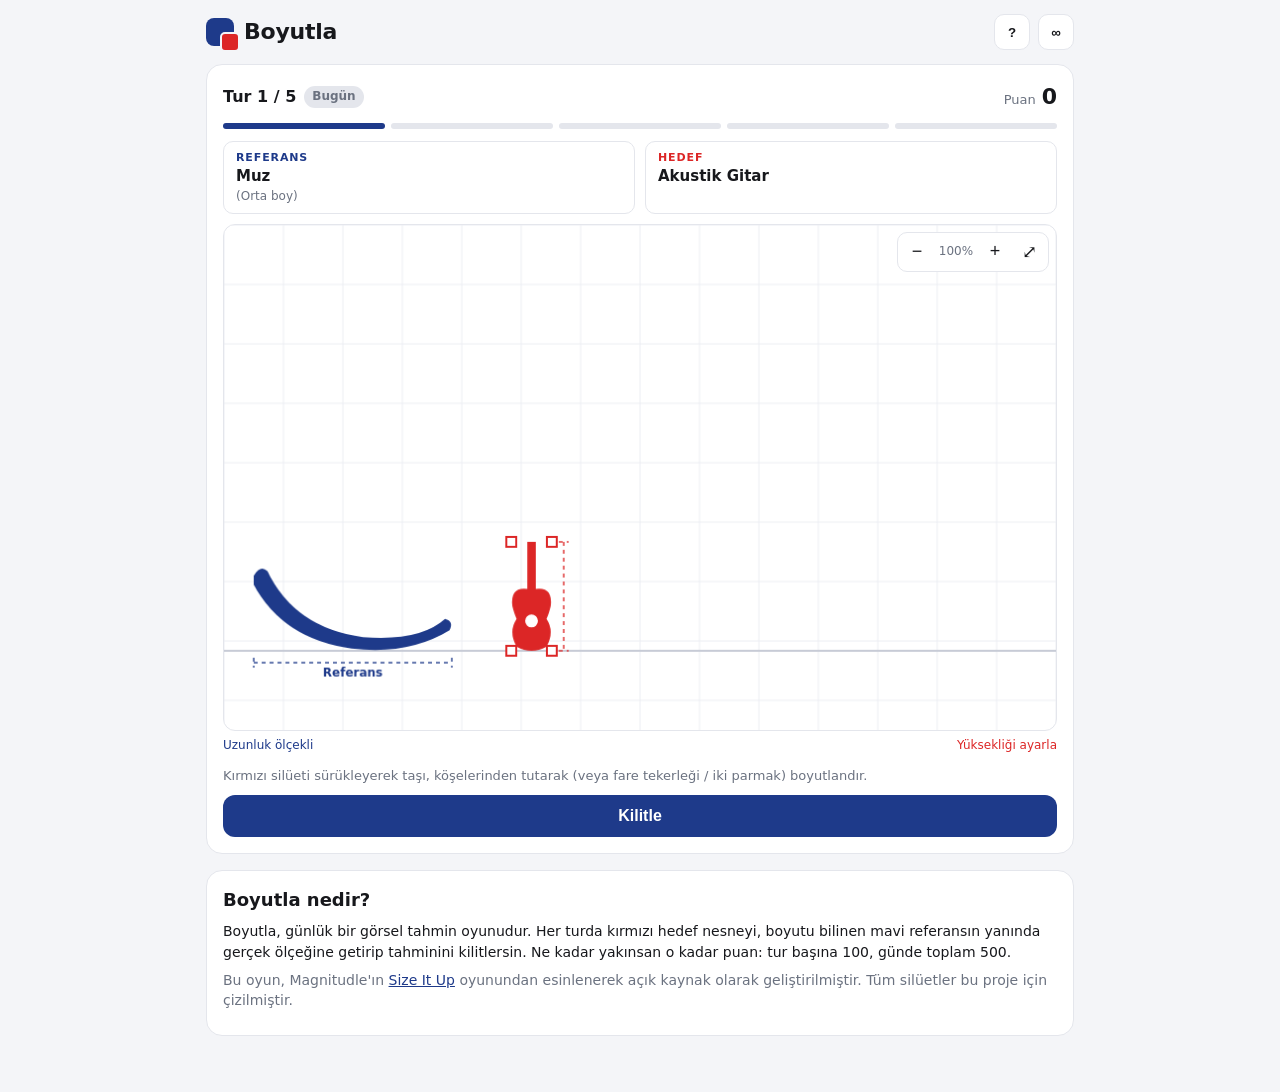
==== index.html @ 5a999973 "Boyutla: günlük boyut tahmin oyunu (ilk sürüm) Size It Up oyununun açık kaynak klonu. Canvas tabanlı" ====
<!doctype html>
<html lang="tr">
<head>
  <meta charset="utf-8" />
  <meta name="viewport" content="width=device-width, initial-scale=1, maximum-scale=1, user-scalable=no" />
  <title>Boyutla — Günlük Boyut Tahmin Oyunu</title>
  <meta name="description" content="Kırmızı silüeti mavi referansın yanında gerçek boyutuna getir. Her gün 5 tur, 500 puan." />
  <link rel="stylesheet" href="style.css" />
</head>
<body>
  <header class="top">
    <div class="brand">
      <span class="logo" aria-hidden="true"></span>
      <h1>Boyutla</h1>
    </div>
    <div class="top-actions">
      <button id="btn-help" class="icon-btn" title="Nasıl oynanır?">?</button>
      <button id="btn-practice" class="icon-btn" title="Pratik modu">∞</button>
    </div>
  </header>

  <main>
    <section id="game" class="card">
      <div class="hud">
        <div class="hud-left">
          <span id="round-label">Tur 1 / 5</span>
          <span id="mode-label" class="pill">Bugün</span>
        </div>
        <div class="hud-right">
          <span class="score-label">Puan</span>
          <span id="total-score">0</span>
        </div>
      </div>

      <div class="dots" id="round-dots"></div>

      <div class="names">
        <div class="name ref">
          <span class="tag">Referans</span>
          <strong id="ref-name">—</strong>
          <small id="ref-sub"></small>
        </div>
        <div class="name target">
          <span class="tag">Hedef</span>
          <strong id="target-name">—</strong>
          <small id="target-sub"></small>
        </div>
      </div>

      <div class="board-wrap">
        <canvas id="board" width="840" height="510"></canvas>
        <div class="zoom">
          <button id="zoom-out" title="Tahtayı uzaklaştır">−</button>
          <span id="zoom-level">100%</span>
          <button id="zoom-in" title="Tahtayı yakınlaştır">+</button>
          <button id="zoom-fit" title="Sığdır">⤢</button>
        </div>
      </div>

      <div class="labels">
        <span id="ref-scale-label">Yükseklik ölçekli</span>
        <span id="target-scale-label">Yüksekliği ayarla</span>
      </div>

      <div class="controls" id="controls">
        <p class="hint">Kırmızı silüeti sürükleyerek taşı, köşelerinden tutarak (veya fare tekerleği / iki parmak) boyutlandır.</p>
        <button id="btn-lock" class="primary">Kilitle</button>
      </div>

      <div class="result hidden" id="result">
        <div class="result-grid">
          <div>
            <span class="k">Senin cevabın</span>
            <strong id="res-guess">—</strong>
          </div>
          <div>
            <span class="k">Gerçek</span>
            <strong id="res-actual">—</strong>
          </div>
          <div>
            <span class="k">Sapma</span>
            <strong id="res-error">—</strong>
          </div>
          <div class="pts">
            <span class="k">Puan</span>
            <strong><span id="res-score">0</span><span class="of">/ 100</span></strong>
          </div>
        </div>
        <p id="res-fact" class="fact"></p>
        <button id="btn-next" class="primary">Sonraki tur</button>
      </div>
    </section>

    <section id="final" class="card hidden">
      <h2 id="final-title">Bugünkü sonucun</h2>
      <div class="final-score"><span id="final-pts">0</span><span class="of">/ 500</span></div>
      <p id="final-msg"></p>
      <ol id="final-rounds" class="final-rounds"></ol>
      <div class="final-actions">
        <button id="btn-share" class="primary">Paylaş</button>
        <button id="btn-again" class="ghost">Pratik oyna</button>
      </div>
      <p id="share-note" class="note"></p>
    </section>

    <section class="card about">
      <h2>Boyutla nedir?</h2>
      <p>Boyutla, günlük bir görsel tahmin oyunudur. Her turda kırmızı hedef nesneyi, boyutu bilinen mavi referansın yanında gerçek ölçeğine getirip tahminini kilitlersin. Ne kadar yakınsan o kadar puan: tur başına 100, günde toplam 500.</p>
      <p class="note">Bu oyun, Magnitudle'ın <a href="https://magnitudle.com/size-it-up" target="_blank" rel="noopener">Size It Up</a> oyunundan esinlenerek açık kaynak olarak geliştirilmiştir. Tüm silüetler bu proje için çizilmiştir.</p>
    </section>
  </main>

  <div id="help" class="modal hidden">
    <div class="modal-box">
      <h2>Nasıl oynanır?</h2>
      <ol class="steps">
        <li><b>Karşılaştır.</b> Mavi nesne sabit referansındır, boyutu değişmez. Gerçek ölçüsü oyun boyunca gizlidir.</li>
        <li><b>Taşı ve boyutlandır.</b> Kırmızı silüeti sürükle; köşe tutamaklarından çekerek, fare tekerleğiyle ya da iki parmakla büyüt/küçült. Daha büyük tahminler için tahtayı uzaklaştır.</li>
        <li><b>Kilitle.</b> Tahminini gönder, gerçek ölçek açığa çıksın ve tur başına 100 puana kadar kazan.</li>
      </ol>
      <p class="tip"><b>İpucu:</b> Noktalı kılavuzun işaretlediği boyuttan (yükseklik ya da uzunluk) başla, sonra nesneleri orantılı olarak karşılaştır.</p>
      <table class="scoring">
        <tr><th>Sapma</th><th>Puan</th></tr>
        <tr><td>≤ %6</td><td>100</td></tr>
        <tr><td>%12</td><td>90</td></tr>
        <tr><td>%20</td><td>78</td></tr>
        <tr><td>%32</td><td>62</td></tr>
        <tr><td>%50</td><td>45</td></tr>
        <tr><td>%75</td><td>30</td></tr>
        <tr><td>%110</td><td>18</td></tr>
        <tr><td>≥ %160</td><td>0</td></tr>
      </table>
      <button id="btn-help-close" class="primary">Anladım</button>
    </div>
  </div>

  <script src="data.js"></script>
  <script src="game.js"></script>
</body>
</html>
---- style.css ----
:root {
  --bg: #f4f5f8;
  --card: #ffffff;
  --text: #17181c;
  --muted: #6b7280;
  --line: #e4e6ec;
  --ref: #1e3a8a;
  --target: #dc2626;
  --correct: #16a34a;
  --accent: #1e3a8a;
  --accent-text: #ffffff;
  --grid: #eceef3;
  --ground: #c7cbd6;
}
@media (prefers-color-scheme: dark) {
  :root:not([data-theme="light"]) {
    --bg: #0f1117;
    --card: #181b23;
    --text: #eef0f5;
    --muted: #9aa1ae;
    --line: #2a2e3a;
    --ref: #60a5fa;
    --target: #f87171;
    --correct: #4ade80;
    --accent: #60a5fa;
    --accent-text: #0f1117;
    --grid: #1f2330;
    --ground: #3a4052;
  }
}

* { box-sizing: border-box; }
html, body { margin: 0; }
body {
  background: var(--bg);
  color: var(--text);
  font-family: system-ui, -apple-system, "Segoe UI", Roboto, sans-serif;
  line-height: 1.45;
  -webkit-font-smoothing: antialiased;
}
a { color: var(--accent); }

.top {
  display: flex; align-items: center; justify-content: space-between;
  max-width: 900px; margin: 0 auto; padding: 14px 16px;
}
.brand { display: flex; align-items: center; gap: 10px; }
.brand h1 { font-size: 22px; margin: 0; letter-spacing: -0.01em; }
.logo {
  width: 28px; height: 28px; border-radius: 8px; background: var(--ref);
  position: relative;
}
.logo::after {
  content: ""; position: absolute; right: -6px; bottom: -6px;
  width: 16px; height: 16px; border-radius: 5px; background: var(--target);
  border: 2px solid var(--bg);
}
.top-actions { display: flex; gap: 8px; }
.icon-btn {
  width: 36px; height: 36px; border-radius: 10px; border: 1px solid var(--line);
  background: var(--card); color: var(--text); font-weight: 700; cursor: pointer;
}

main { max-width: 900px; margin: 0 auto; padding: 0 16px 40px; }
.card {
  background: var(--card); border: 1px solid var(--line); border-radius: 16px;
  padding: 16px; margin-bottom: 16px;
}
.hidden { display: none !important; }

.hud { display: flex; justify-content: space-between; align-items: center; }
.hud-left { display: flex; align-items: center; gap: 8px; font-weight: 600; }
.pill {
  font-size: 12px; padding: 2px 8px; border-radius: 999px;
  background: var(--line); color: var(--muted); font-weight: 600;
}
.hud-right { display: flex; align-items: baseline; gap: 6px; }
.score-label { color: var(--muted); font-size: 13px; }
#total-score { font-size: 22px; font-weight: 800; }

.dots { display: flex; gap: 6px; margin: 10px 0 12px; }
.dots span {
  flex: 1; height: 6px; border-radius: 3px; background: var(--line);
}
.dots span.active { background: var(--accent); }
.dots span.done { background: var(--correct); }

.names { display: grid; grid-template-columns: 1fr 1fr; gap: 10px; margin-bottom: 10px; }
.name { display: flex; flex-direction: column; padding: 8px 12px; border-radius: 10px; border: 1px solid var(--line); }
.name .tag { font-size: 11px; text-transform: uppercase; letter-spacing: 0.08em; font-weight: 700; }
.name.ref .tag { color: var(--ref); }
.name.target .tag { color: var(--target); }
.name strong { font-size: 15px; }
.name small { color: var(--muted); font-size: 12px; }

.board-wrap { position: relative; }
#board {
  display: block; width: 100%; height: auto; border-radius: 12px;
  border: 1px solid var(--line); background: var(--card);
  touch-action: none; user-select: none; -webkit-user-select: none;
  cursor: default;
}
.zoom {
  position: absolute; right: 8px; top: 8px; display: flex; gap: 4px; align-items: center;
  background: var(--card); border: 1px solid var(--line); border-radius: 10px; padding: 4px;
}
.zoom button {
  width: 30px; height: 30px; border: 0; border-radius: 8px; background: transparent;
  color: var(--text); font-size: 18px; cursor: pointer;
}
.zoom button:hover { background: var(--line); }
.zoom span { font-size: 12px; color: var(--muted); min-width: 40px; text-align: center; }

.labels { display: flex; justify-content: space-between; font-size: 12px; color: var(--muted); margin-top: 6px; }
#ref-scale-label { color: var(--ref); }
#target-scale-label { color: var(--target); }

.controls { margin-top: 12px; display: flex; flex-direction: column; gap: 10px; }
.hint { margin: 0; color: var(--muted); font-size: 13px; }

button.primary {
  background: var(--accent); color: var(--accent-text); border: 0; border-radius: 12px;
  padding: 12px 18px; font-size: 16px; font-weight: 700; cursor: pointer; width: 100%;
}
button.primary:disabled { opacity: 0.5; cursor: not-allowed; }
button.ghost {
  background: transparent; color: var(--text); border: 1px solid var(--line); border-radius: 12px;
  padding: 12px 18px; font-size: 16px; font-weight: 600; cursor: pointer; width: 100%;
}

.result { margin-top: 12px; }
.result-grid { display: grid; grid-template-columns: repeat(4, 1fr); gap: 8px; }
.result-grid > div {
  border: 1px solid var(--line); border-radius: 10px; padding: 8px 10px;
  display: flex; flex-direction: column;
}
.result-grid .k { font-size: 11px; color: var(--muted); text-transform: uppercase; letter-spacing: 0.06em; }
.result-grid strong { font-size: 17px; }
.result-grid .pts strong { color: var(--correct); font-size: 22px; }
.of { font-size: 12px; color: var(--muted); margin-left: 4px; font-weight: 500; }
.fact { margin: 12px 0; font-size: 14px; }
@media (max-width: 520px) { .result-grid { grid-template-columns: 1fr 1fr; } }

#final { text-align: center; }
.final-score { font-size: 48px; font-weight: 900; line-height: 1; margin: 8px 0; }
.final-rounds { list-style: none; padding: 0; margin: 12px 0; display: flex; gap: 6px; justify-content: center; flex-wrap: wrap; }
.final-rounds li {
  border: 1px solid var(--line); border-radius: 10px; padding: 8px 10px; min-width: 88px; font-size: 13px;
}
.final-rounds li b { display: block; font-size: 18px; }
.final-actions { display: flex; gap: 8px; }
.note { color: var(--muted); font-size: 13px; }

.about h2 { font-size: 18px; margin: 0 0 8px; }
.about p { margin: 0 0 8px; font-size: 14px; }

.modal {
  position: fixed; inset: 0; background: rgba(0,0,0,0.5); display: flex;
  align-items: center; justify-content: center; padding: 16px; z-index: 10;
}
.modal-box {
  background: var(--card); border-radius: 16px; padding: 20px; max-width: 480px; width: 100%;
  max-height: 90vh; overflow: auto;
}
.modal-box h2 { margin: 0 0 12px; }
.steps { padding-left: 20px; margin: 0 0 12px; }
.steps li { margin-bottom: 8px; font-size: 14px; }
.tip { font-size: 13px; color: var(--muted); }
.scoring { width: 100%; border-collapse: collapse; font-size: 13px; margin-bottom: 14px; }
.scoring th, .scoring td { border-bottom: 1px solid var(--line); padding: 4px 6px; text-align: left; }
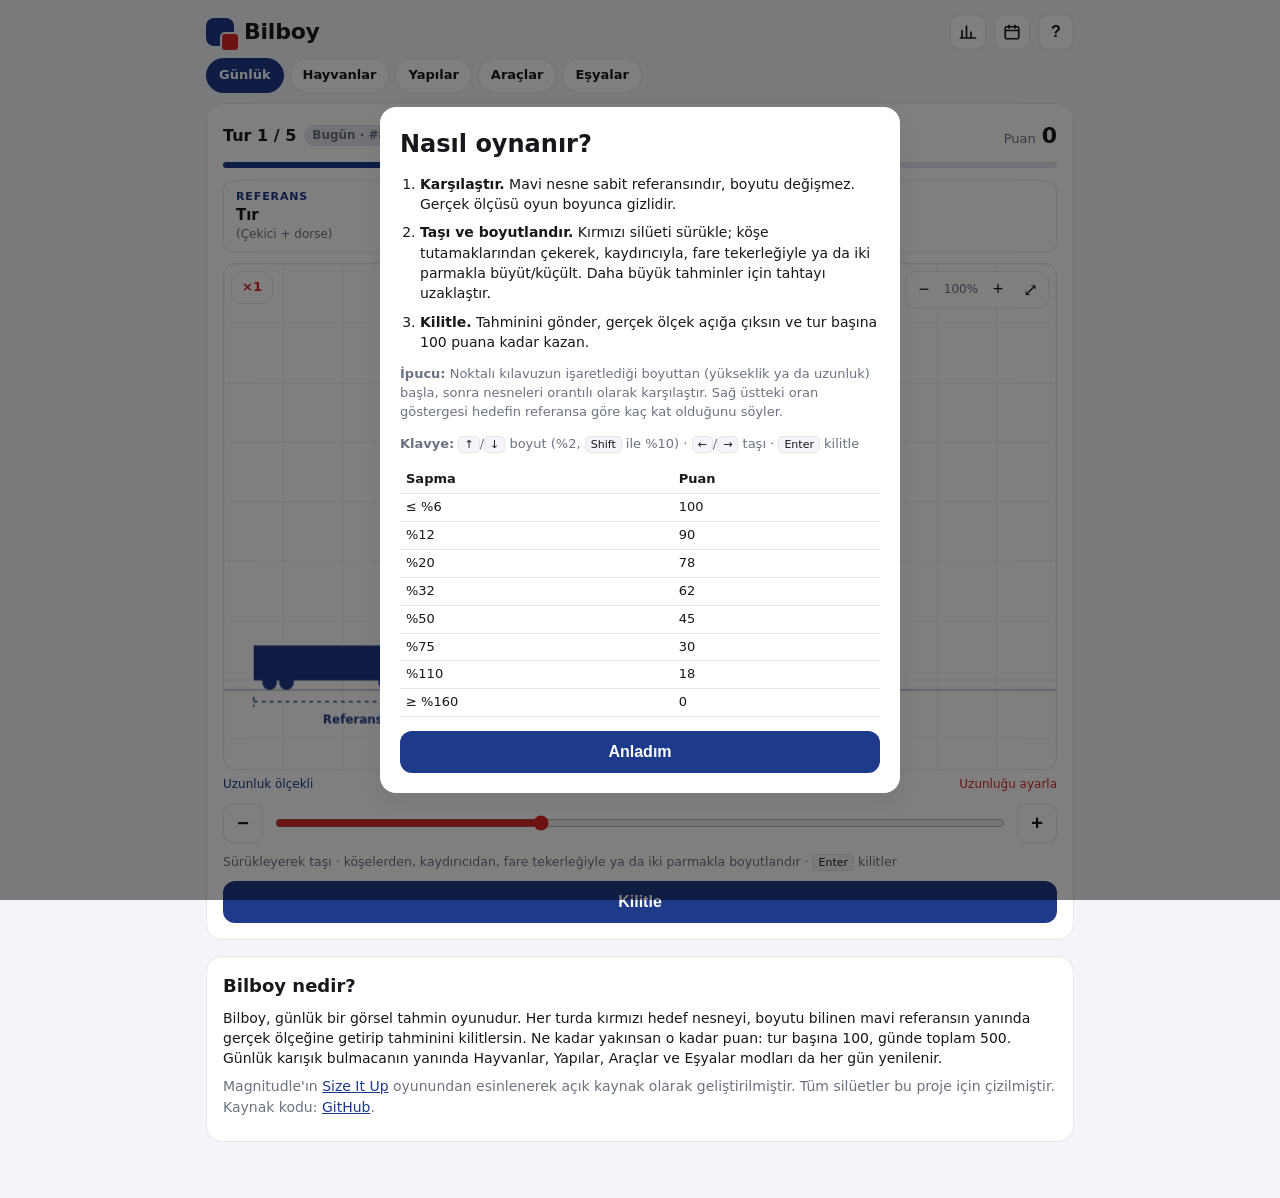
==== commit 08466bb7: "Bilboy: modlar, istatistik, rozetler, arşiv, meydan okuma, PWA - Oyun Boyutla -> Bilboy olarak yenid" ====
--- a/index.html
+++ b/index.html
@@ -2,24 +2,40 @@
 <html lang="tr">
 <head>
   <meta charset="utf-8" />
-  <meta name="viewport" content="width=device-width, initial-scale=1, maximum-scale=1, user-scalable=no" />
-  <title>Boyutla — Günlük Boyut Tahmin Oyunu</title>
-  <meta name="description" content="Kırmızı silüeti mavi referansın yanında gerçek boyutuna getir. Her gün 5 tur, 500 puan." />
+  <meta name="viewport" content="width=device-width, initial-scale=1, maximum-scale=1, user-scalable=no, viewport-fit=cover" />
+  <title>Bilboy — Günlük Boyut Tahmin Oyunu</title>
+  <meta name="description" content="Kırmızı silüeti mavi referansın yanında gerçek boyutuna getir. Her gün 5 tur, 500 puan. Hayvanlar, yapılar, araçlar ve eşyalar." />
+  <meta name="theme-color" content="#1e3a8a" media="(prefers-color-scheme: light)" />
+  <meta name="theme-color" content="#0f1117" media="(prefers-color-scheme: dark)" />
+  <meta property="og:title" content="Bilboy — Günlük Boyut Tahmin Oyunu" />
+  <meta property="og:description" content="Gözün ölçeği ne kadar iyi biliyor? Her gün 5 karşılaştırma, 500 puan." />
+  <link rel="manifest" href="manifest.webmanifest" />
+  <link rel="icon" href="icons/icon-192.png" type="image/png" />
+  <link rel="apple-touch-icon" href="icons/icon-192.png" />
   <link rel="stylesheet" href="style.css" />
 </head>
 <body>
   <header class="top">
-    <div class="brand">
+    <a class="brand" href="./" aria-label="Bilboy ana sayfa">
       <span class="logo" aria-hidden="true"></span>
-      <h1>Boyutla</h1>
-    </div>
+      <h1>Bilboy</h1>
+    </a>
     <div class="top-actions">
-      <button id="btn-help" class="icon-btn" title="Nasıl oynanır?">?</button>
-      <button id="btn-practice" class="icon-btn" title="Pratik modu">∞</button>
+      <button id="btn-stats" class="icon-btn" title="İstatistikler" aria-label="İstatistikler">
+        <svg viewBox="0 0 24 24" width="18" height="18" fill="none" stroke="currentColor" stroke-width="2.2" stroke-linecap="round"><path d="M4 20V10M10 20V4M16 20v-8M22 20H2"/></svg>
+      </button>
+      <button id="btn-archive" class="icon-btn" title="Arşiv" aria-label="Arşiv">
+        <svg viewBox="0 0 24 24" width="18" height="18" fill="none" stroke="currentColor" stroke-width="2.2" stroke-linecap="round" stroke-linejoin="round"><rect x="3" y="5" width="18" height="16" rx="2"/><path d="M3 10h18M8 3v4M16 3v4"/></svg>
+      </button>
+      <button id="btn-help" class="icon-btn" title="Nasıl oynanır?" aria-label="Nasıl oynanır?">?</button>
     </div>
   </header>
 
+  <nav class="modes" id="modes" aria-label="Oyun modları"></nav>
+
   <main>
+    <div id="challenge-banner" class="banner hidden"></div>
+
     <section id="game" class="card">
       <div class="hud">
         <div class="hud-left">
@@ -48,13 +64,14 @@
       </div>
 
       <div class="board-wrap">
-        <canvas id="board" width="840" height="510"></canvas>
+        <canvas id="board" width="840" height="510" aria-label="Oyun tahtası"></canvas>
         <div class="zoom">
-          <button id="zoom-out" title="Tahtayı uzaklaştır">−</button>
+          <button id="zoom-out" title="Tahtayı uzaklaştır" aria-label="Uzaklaştır">−</button>
           <span id="zoom-level">100%</span>
-          <button id="zoom-in" title="Tahtayı yakınlaştır">+</button>
-          <button id="zoom-fit" title="Sığdır">⤢</button>
+          <button id="zoom-in" title="Tahtayı yakınlaştır" aria-label="Yakınlaştır">+</button>
+          <button id="zoom-fit" title="Sığdır" aria-label="Sığdır">⤢</button>
         </div>
+        <div class="ratio" id="ratio">×1,0</div>
       </div>
 
       <div class="labels">
@@ -63,7 +80,12 @@
       </div>
 
       <div class="controls" id="controls">
-        <p class="hint">Kırmızı silüeti sürükleyerek taşı, köşelerinden tutarak (veya fare tekerleği / iki parmak) boyutlandır.</p>
+        <div class="fine">
+          <button id="size-down" class="fine-btn" title="Küçült (↓)" aria-label="Küçült">−</button>
+          <input id="size-range" type="range" min="0" max="1000" value="500" aria-label="Boyut" />
+          <button id="size-up" class="fine-btn" title="Büyüt (↑)" aria-label="Büyüt">+</button>
+        </div>
+        <p class="hint">Sürükleyerek taşı · köşelerden, kaydırıcıdan, fare tekerleğiyle ya da iki parmakla boyutlandır · <kbd>Enter</kbd> kilitler</p>
         <button id="btn-lock" class="primary">Kilitle</button>
       </div>
 
@@ -86,6 +108,10 @@
             <strong><span id="res-score">0</span><span class="of">/ 100</span></strong>
           </div>
         </div>
+        <div class="devbar" aria-hidden="true">
+          <div class="devbar-track"><span class="devbar-marker" id="dev-marker"></span></div>
+          <div class="devbar-labels"><span>Tam isabet</span><span>%50</span><span>%100</span><span>%160+</span></div>
+        </div>
         <p id="res-fact" class="fact"></p>
         <button id="btn-next" class="primary">Sonraki tur</button>
       </div>
@@ -95,30 +121,38 @@
       <h2 id="final-title">Bugünkü sonucun</h2>
       <div class="final-score"><span id="final-pts">0</span><span class="of">/ 500</span></div>
       <p id="final-msg"></p>
+      <p id="final-compare" class="compare hidden"></p>
       <ol id="final-rounds" class="final-rounds"></ol>
+      <div id="final-badges" class="badges-earned hidden"></div>
       <div class="final-actions">
         <button id="btn-share" class="primary">Paylaş</button>
-        <button id="btn-again" class="ghost">Pratik oyna</button>
+        <button id="btn-challenge" class="ghost">Meydan oku</button>
       </div>
+      <div class="final-actions">
+        <button id="btn-practice" class="ghost">Pratik oyna</button>
+        <button id="btn-review" class="ghost">Turları incele</button>
+      </div>
+      <p id="countdown" class="note"></p>
       <p id="share-note" class="note"></p>
     </section>
 
     <section class="card about">
-      <h2>Boyutla nedir?</h2>
-      <p>Boyutla, günlük bir görsel tahmin oyunudur. Her turda kırmızı hedef nesneyi, boyutu bilinen mavi referansın yanında gerçek ölçeğine getirip tahminini kilitlersin. Ne kadar yakınsan o kadar puan: tur başına 100, günde toplam 500.</p>
-      <p class="note">Bu oyun, Magnitudle'ın <a href="https://magnitudle.com/size-it-up" target="_blank" rel="noopener">Size It Up</a> oyunundan esinlenerek açık kaynak olarak geliştirilmiştir. Tüm silüetler bu proje için çizilmiştir.</p>
+      <h2>Bilboy nedir?</h2>
+      <p>Bilboy, günlük bir görsel tahmin oyunudur. Her turda kırmızı hedef nesneyi, boyutu bilinen mavi referansın yanında gerçek ölçeğine getirip tahminini kilitlersin. Ne kadar yakınsan o kadar puan: tur başına 100, günde toplam 500. Günlük karışık bulmacanın yanında Hayvanlar, Yapılar, Araçlar ve Eşyalar modları da her gün yenilenir.</p>
+      <p class="note">Magnitudle'ın <a href="https://magnitudle.com/size-it-up" target="_blank" rel="noopener">Size It Up</a> oyunundan esinlenerek açık kaynak olarak geliştirilmiştir. Tüm silüetler bu proje için çizilmiştir. Kaynak kodu: <a href="https://github.com/xkudcobi/bilboy" target="_blank" rel="noopener">GitHub</a>.</p>
     </section>
   </main>
 
-  <div id="help" class="modal hidden">
+  <div id="help" class="modal hidden" role="dialog" aria-modal="true">
     <div class="modal-box">
       <h2>Nasıl oynanır?</h2>
       <ol class="steps">
         <li><b>Karşılaştır.</b> Mavi nesne sabit referansındır, boyutu değişmez. Gerçek ölçüsü oyun boyunca gizlidir.</li>
-        <li><b>Taşı ve boyutlandır.</b> Kırmızı silüeti sürükle; köşe tutamaklarından çekerek, fare tekerleğiyle ya da iki parmakla büyüt/küçült. Daha büyük tahminler için tahtayı uzaklaştır.</li>
+        <li><b>Taşı ve boyutlandır.</b> Kırmızı silüeti sürükle; köşe tutamaklarından çekerek, kaydırıcıyla, fare tekerleğiyle ya da iki parmakla büyüt/küçült. Daha büyük tahminler için tahtayı uzaklaştır.</li>
         <li><b>Kilitle.</b> Tahminini gönder, gerçek ölçek açığa çıksın ve tur başına 100 puana kadar kazan.</li>
       </ol>
-      <p class="tip"><b>İpucu:</b> Noktalı kılavuzun işaretlediği boyuttan (yükseklik ya da uzunluk) başla, sonra nesneleri orantılı olarak karşılaştır.</p>
+      <p class="tip"><b>İpucu:</b> Noktalı kılavuzun işaretlediği boyuttan (yükseklik ya da uzunluk) başla, sonra nesneleri orantılı olarak karşılaştır. Sağ üstteki oran göstergesi hedefin referansa göre kaç kat olduğunu söyler.</p>
+      <p class="tip"><b>Klavye:</b> <kbd>↑</kbd>/<kbd>↓</kbd> boyut (%2, <kbd>Shift</kbd> ile %10) · <kbd>←</kbd>/<kbd>→</kbd> taşı · <kbd>Enter</kbd> kilitle</p>
       <table class="scoring">
         <tr><th>Sapma</th><th>Puan</th></tr>
         <tr><td>≤ %6</td><td>100</td></tr>
@@ -134,6 +168,28 @@
     </div>
   </div>
 
+  <div id="stats" class="modal hidden" role="dialog" aria-modal="true">
+    <div class="modal-box">
+      <div class="modal-head"><h2>İstatistikler</h2><button class="icon-btn modal-close" data-close="stats" aria-label="Kapat">×</button></div>
+      <div class="stat-grid" id="stat-grid"></div>
+      <h3>Puan dağılımı</h3>
+      <div class="hist" id="hist"></div>
+      <h3>Rozetler</h3>
+      <div class="badges" id="badges"></div>
+    </div>
+  </div>
+
+  <div id="archive" class="modal hidden" role="dialog" aria-modal="true">
+    <div class="modal-box">
+      <div class="modal-head"><h2 id="archive-title">Arşiv</h2><button class="icon-btn modal-close" data-close="archive" aria-label="Kapat">×</button></div>
+      <p class="note">Geçmiş günlerin bulmacalarını oynayabilirsin. Arşiv skorları seriyi etkilemez.</p>
+      <div class="archive-list" id="archive-list"></div>
+    </div>
+  </div>
+
+  <canvas id="confetti" class="confetti" aria-hidden="true"></canvas>
+  <div id="toast" class="toast hidden"></div>
+
   <script src="data.js"></script>
   <script src="game.js"></script>
 </body>
--- a/style.css
+++ b/style.css
@@ -7,10 +7,12 @@
   --ref: #1e3a8a;
   --target: #dc2626;
   --correct: #16a34a;
+  --warn: #f59e0b;
   --accent: #1e3a8a;
   --accent-text: #ffffff;
   --grid: #eceef3;
   --ground: #c7cbd6;
+  --shadow: 0 10px 30px rgba(20, 30, 60, 0.08);
 }
 @media (prefers-color-scheme: dark) {
   :root:not([data-theme="light"]) {
@@ -22,10 +24,12 @@
     --ref: #60a5fa;
     --target: #f87171;
     --correct: #4ade80;
+    --warn: #fbbf24;
     --accent: #60a5fa;
     --accent-text: #0f1117;
     --grid: #1f2330;
     --ground: #3a4052;
+    --shadow: 0 10px 30px rgba(0, 0, 0, 0.35);
   }
 }
 
@@ -37,14 +41,20 @@
   font-family: system-ui, -apple-system, "Segoe UI", Roboto, sans-serif;
   line-height: 1.45;
   -webkit-font-smoothing: antialiased;
+  padding-bottom: env(safe-area-inset-bottom);
 }
 a { color: var(--accent); }
-
+kbd {
+  font-family: inherit; font-size: 11px; padding: 1px 5px; border-radius: 5px;
+  border: 1px solid var(--line); background: var(--bg); color: var(--text);
+}
+
+/* ---- üst çubuk ---- */
 .top {
   display: flex; align-items: center; justify-content: space-between;
-  max-width: 900px; margin: 0 auto; padding: 14px 16px;
-}
-.brand { display: flex; align-items: center; gap: 10px; }
+  max-width: 900px; margin: 0 auto; padding: 14px 16px 8px;
+}
+.brand { display: flex; align-items: center; gap: 10px; text-decoration: none; color: inherit; }
 .brand h1 { font-size: 22px; margin: 0; letter-spacing: -0.01em; }
 .logo {
   width: 28px; height: 28px; border-radius: 8px; background: var(--ref);
@@ -59,7 +69,26 @@
 .icon-btn {
   width: 36px; height: 36px; border-radius: 10px; border: 1px solid var(--line);
   background: var(--card); color: var(--text); font-weight: 700; cursor: pointer;
-}
+  display: inline-flex; align-items: center; justify-content: center; font-size: 16px;
+}
+.icon-btn:hover { border-color: var(--muted); }
+
+/* ---- mod sekmeleri ---- */
+.modes {
+  max-width: 900px; margin: 0 auto; padding: 0 16px 10px;
+  display: flex; gap: 6px; overflow-x: auto; scrollbar-width: none;
+}
+.modes::-webkit-scrollbar { display: none; }
+.mode {
+  flex: 0 0 auto; padding: 7px 12px; border-radius: 999px; border: 1px solid var(--line);
+  background: var(--card); color: var(--text); text-decoration: none; font-size: 13px; font-weight: 600;
+  display: inline-flex; align-items: center; gap: 6px; white-space: nowrap;
+}
+.mode.active { background: var(--accent); color: var(--accent-text); border-color: var(--accent); }
+.mode-done {
+  font-size: 11px; padding: 1px 6px; border-radius: 999px; background: var(--correct); color: #fff;
+}
+.mode.active .mode-done { background: rgba(255,255,255,0.25); }
 
 main { max-width: 900px; margin: 0 auto; padding: 0 16px 40px; }
 .card {
@@ -67,9 +96,16 @@
   padding: 16px; margin-bottom: 16px;
 }
 .hidden { display: none !important; }
-
+.muted { color: var(--muted); }
+
+.banner {
+  border-radius: 12px; padding: 10px 14px; margin-bottom: 12px; font-size: 14px;
+  background: color-mix(in srgb, var(--warn) 18%, var(--card)); border: 1px solid color-mix(in srgb, var(--warn) 50%, var(--line));
+}
+
+/* ---- HUD ---- */
 .hud { display: flex; justify-content: space-between; align-items: center; }
-.hud-left { display: flex; align-items: center; gap: 8px; font-weight: 600; }
+.hud-left { display: flex; align-items: center; gap: 8px; font-weight: 600; flex-wrap: wrap; }
 .pill {
   font-size: 12px; padding: 2px 8px; border-radius: 999px;
   background: var(--line); color: var(--muted); font-weight: 600;
@@ -79,20 +115,22 @@
 #total-score { font-size: 22px; font-weight: 800; }
 
 .dots { display: flex; gap: 6px; margin: 10px 0 12px; }
-.dots span {
-  flex: 1; height: 6px; border-radius: 3px; background: var(--line);
-}
+.dots span { flex: 1; height: 6px; border-radius: 3px; background: var(--line); position: relative; overflow: hidden; }
 .dots span.active { background: var(--accent); }
-.dots span.done { background: var(--correct); }
+.dots span.done::after {
+  content: ""; position: absolute; inset: 0; width: calc(var(--p, 0) * 100%); background: var(--correct); border-radius: 3px;
+}
+.dots span.done { background: color-mix(in srgb, var(--correct) 25%, var(--line)); }
 
 .names { display: grid; grid-template-columns: 1fr 1fr; gap: 10px; margin-bottom: 10px; }
-.name { display: flex; flex-direction: column; padding: 8px 12px; border-radius: 10px; border: 1px solid var(--line); }
+.name { display: flex; flex-direction: column; padding: 8px 12px; border-radius: 10px; border: 1px solid var(--line); min-width: 0; }
 .name .tag { font-size: 11px; text-transform: uppercase; letter-spacing: 0.08em; font-weight: 700; }
 .name.ref .tag { color: var(--ref); }
 .name.target .tag { color: var(--target); }
-.name strong { font-size: 15px; }
+.name strong { font-size: 15px; overflow-wrap: anywhere; }
 .name small { color: var(--muted); font-size: 12px; }
 
+/* ---- tahta ---- */
 .board-wrap { position: relative; }
 #board {
   display: block; width: 100%; height: auto; border-radius: 12px;
@@ -101,8 +139,8 @@
   cursor: default;
 }
 .zoom {
-  position: absolute; right: 8px; top: 8px; display: flex; gap: 4px; align-items: center;
-  background: var(--card); border: 1px solid var(--line); border-radius: 10px; padding: 4px;
+  position: absolute; right: 8px; top: 8px; display: flex; gap: 2px; align-items: center;
+  background: var(--card); border: 1px solid var(--line); border-radius: 10px; padding: 3px;
 }
 .zoom button {
   width: 30px; height: 30px; border: 0; border-radius: 8px; background: transparent;
@@ -110,61 +148,145 @@
 }
 .zoom button:hover { background: var(--line); }
 .zoom span { font-size: 12px; color: var(--muted); min-width: 40px; text-align: center; }
+.ratio {
+  position: absolute; left: 8px; top: 8px; font-size: 13px; font-weight: 700; color: var(--target);
+  background: var(--card); border: 1px solid var(--line); border-radius: 10px; padding: 6px 10px;
+  font-variant-numeric: tabular-nums;
+}
 
 .labels { display: flex; justify-content: space-between; font-size: 12px; color: var(--muted); margin-top: 6px; }
 #ref-scale-label { color: var(--ref); }
 #target-scale-label { color: var(--target); }
 
-.controls { margin-top: 12px; display: flex; flex-direction: column; gap: 10px; }
-.hint { margin: 0; color: var(--muted); font-size: 13px; }
+/* ---- kontroller ---- */
+.controls { margin-top: 10px; display: flex; flex-direction: column; gap: 10px; }
+.fine { display: flex; align-items: center; gap: 10px; }
+.fine-btn {
+  width: 40px; height: 40px; border-radius: 10px; border: 1px solid var(--line); background: var(--card);
+  color: var(--text); font-size: 20px; font-weight: 700; cursor: pointer; flex: 0 0 auto;
+}
+.fine-btn:hover { border-color: var(--muted); }
+input[type="range"] { flex: 1; accent-color: var(--target); height: 32px; min-width: 0; }
+.hint { margin: 0; color: var(--muted); font-size: 12.5px; }
 
 button.primary {
   background: var(--accent); color: var(--accent-text); border: 0; border-radius: 12px;
   padding: 12px 18px; font-size: 16px; font-weight: 700; cursor: pointer; width: 100%;
 }
+button.primary:hover { filter: brightness(1.08); }
 button.primary:disabled { opacity: 0.5; cursor: not-allowed; }
 button.ghost {
   background: transparent; color: var(--text); border: 1px solid var(--line); border-radius: 12px;
-  padding: 12px 18px; font-size: 16px; font-weight: 600; cursor: pointer; width: 100%;
-}
-
-.result { margin-top: 12px; }
+  padding: 12px 18px; font-size: 15px; font-weight: 600; cursor: pointer; width: 100%;
+}
+button.ghost:hover { border-color: var(--muted); }
+
+/* ---- tur sonucu ---- */
+.result { margin-top: 12px; animation: rise 0.35s ease-out; }
+@keyframes rise { from { opacity: 0; transform: translateY(8px); } to { opacity: 1; transform: none; } }
 .result-grid { display: grid; grid-template-columns: repeat(4, 1fr); gap: 8px; }
 .result-grid > div {
   border: 1px solid var(--line); border-radius: 10px; padding: 8px 10px;
-  display: flex; flex-direction: column;
+  display: flex; flex-direction: column; min-width: 0;
 }
 .result-grid .k { font-size: 11px; color: var(--muted); text-transform: uppercase; letter-spacing: 0.06em; }
-.result-grid strong { font-size: 17px; }
+.result-grid strong { font-size: 17px; overflow-wrap: anywhere; }
 .result-grid .pts strong { color: var(--correct); font-size: 22px; }
 .of { font-size: 12px; color: var(--muted); margin-left: 4px; font-weight: 500; }
+@media (max-width: 520px) { .result-grid { grid-template-columns: 1fr 1fr; } }
+
+.devbar { margin: 12px 0 4px; }
+.devbar-track {
+  position: relative; height: 10px; border-radius: 5px;
+  background: linear-gradient(90deg, var(--correct) 0%, var(--correct) 4%, var(--warn) 35%, var(--target) 70%, var(--target) 100%);
+}
+.devbar-marker {
+  position: absolute; top: 50%; width: 18px; height: 18px; border-radius: 50%;
+  background: var(--card); border: 3px solid var(--text); transform: translate(-50%, -50%);
+  transition: left 0.6s cubic-bezier(.2,.8,.2,1); box-shadow: 0 2px 6px rgba(0,0,0,0.2);
+}
+.devbar-labels { display: flex; justify-content: space-between; font-size: 11px; color: var(--muted); margin-top: 6px; }
 .fact { margin: 12px 0; font-size: 14px; }
-@media (max-width: 520px) { .result-grid { grid-template-columns: 1fr 1fr; } }
-
+
+/* ---- final ---- */
 #final { text-align: center; }
-.final-score { font-size: 48px; font-weight: 900; line-height: 1; margin: 8px 0; }
-.final-rounds { list-style: none; padding: 0; margin: 12px 0; display: flex; gap: 6px; justify-content: center; flex-wrap: wrap; }
+.final-score { font-size: 52px; font-weight: 900; line-height: 1; margin: 8px 0; letter-spacing: -0.02em; }
+.compare { font-weight: 700; color: var(--warn); margin: 4px 0 8px; }
+.final-rounds { list-style: none; padding: 0; margin: 12px 0; display: grid; grid-template-columns: repeat(5, 1fr); gap: 6px; }
 .final-rounds li {
-  border: 1px solid var(--line); border-radius: 10px; padding: 8px 10px; min-width: 88px; font-size: 13px;
-}
-.final-rounds li b { display: block; font-size: 18px; }
-.final-actions { display: flex; gap: 8px; }
+  border: 1px solid var(--line); border-radius: 10px; padding: 8px 6px; font-size: 12px;
+  display: flex; flex-direction: column; gap: 2px; min-width: 0;
+}
+.final-rounds li span { color: var(--muted); overflow: hidden; text-overflow: ellipsis; white-space: nowrap; }
+.final-rounds li b { font-size: 20px; }
+@media (max-width: 520px) { .final-rounds { grid-template-columns: repeat(3, 1fr); } }
+.final-actions { display: flex; gap: 8px; margin-top: 8px; }
+.badges-earned { display: flex; flex-wrap: wrap; gap: 6px; justify-content: center; align-items: center; margin: 8px 0; }
+.badges-earned .k { font-size: 12px; color: var(--muted); }
+.badge-chip {
+  font-size: 13px; font-weight: 700; padding: 4px 10px; border-radius: 999px;
+  background: color-mix(in srgb, var(--warn) 20%, var(--card)); border: 1px solid var(--warn);
+}
 .note { color: var(--muted); font-size: 13px; }
 
 .about h2 { font-size: 18px; margin: 0 0 8px; }
 .about p { margin: 0 0 8px; font-size: 14px; }
 
+/* ---- modallar ---- */
 .modal {
   position: fixed; inset: 0; background: rgba(0,0,0,0.5); display: flex;
   align-items: center; justify-content: center; padding: 16px; z-index: 10;
 }
 .modal-box {
-  background: var(--card); border-radius: 16px; padding: 20px; max-width: 480px; width: 100%;
-  max-height: 90vh; overflow: auto;
+  background: var(--card); border-radius: 16px; padding: 20px; max-width: 520px; width: 100%;
+  max-height: 90vh; overflow: auto; box-shadow: var(--shadow);
 }
 .modal-box h2 { margin: 0 0 12px; }
+.modal-box h3 { margin: 16px 0 8px; font-size: 14px; color: var(--muted); text-transform: uppercase; letter-spacing: 0.06em; }
+.modal-head { display: flex; justify-content: space-between; align-items: center; }
+.modal-head h2 { margin: 0; }
 .steps { padding-left: 20px; margin: 0 0 12px; }
 .steps li { margin-bottom: 8px; font-size: 14px; }
 .tip { font-size: 13px; color: var(--muted); }
 .scoring { width: 100%; border-collapse: collapse; font-size: 13px; margin-bottom: 14px; }
 .scoring th, .scoring td { border-bottom: 1px solid var(--line); padding: 4px 6px; text-align: left; }
+
+.stat-grid { display: grid; grid-template-columns: repeat(3, 1fr); gap: 8px; margin-top: 10px; }
+.stat-grid div { border: 1px solid var(--line); border-radius: 10px; padding: 10px; text-align: center; }
+.stat-grid b { display: block; font-size: 24px; }
+.stat-grid span { font-size: 12px; color: var(--muted); }
+.hist-row { display: flex; align-items: center; gap: 8px; margin-bottom: 4px; font-size: 12px; }
+.hist-row > span { width: 60px; color: var(--muted); text-align: right; }
+.hist-bar {
+  background: var(--accent); color: var(--accent-text); border-radius: 4px; padding: 2px 6px;
+  font-weight: 700; font-size: 12px; text-align: right; min-width: 24px;
+}
+.badges { display: grid; grid-template-columns: repeat(3, 1fr); gap: 8px; }
+.badge {
+  border: 1px solid var(--line); border-radius: 10px; padding: 10px 8px; text-align: center;
+  display: flex; flex-direction: column; gap: 2px;
+}
+.badge.locked { opacity: 0.4; filter: grayscale(1); }
+.badge-icon { font-size: 24px; }
+.badge b { font-size: 12px; }
+.badge small { font-size: 10.5px; color: var(--muted); line-height: 1.3; }
+@media (max-width: 420px) { .badges { grid-template-columns: repeat(2, 1fr); } }
+
+.archive-list { display: flex; flex-direction: column; gap: 6px; margin-top: 10px; }
+.archive-row {
+  display: flex; justify-content: space-between; align-items: center; gap: 8px;
+  border: 1px solid var(--line); border-radius: 10px; padding: 8px 12px; text-decoration: none; color: var(--text); font-size: 13px;
+}
+.archive-row:hover { border-color: var(--muted); }
+.archive-row.done { border-color: color-mix(in srgb, var(--correct) 50%, var(--line)); }
+.archive-row b { font-size: 15px; margin-right: 6px; }
+.archive-row .sq { font-size: 11px; letter-spacing: 1px; }
+
+/* ---- efektler ---- */
+.confetti { position: fixed; inset: 0; width: 100%; height: 100%; pointer-events: none; z-index: 20; }
+.toast {
+  position: fixed; left: 50%; bottom: 24px; transform: translateX(-50%);
+  background: var(--text); color: var(--bg); padding: 10px 16px; border-radius: 999px;
+  font-size: 14px; font-weight: 600; z-index: 30; box-shadow: var(--shadow); animation: rise 0.25s ease-out;
+  max-width: calc(100vw - 32px);
+}
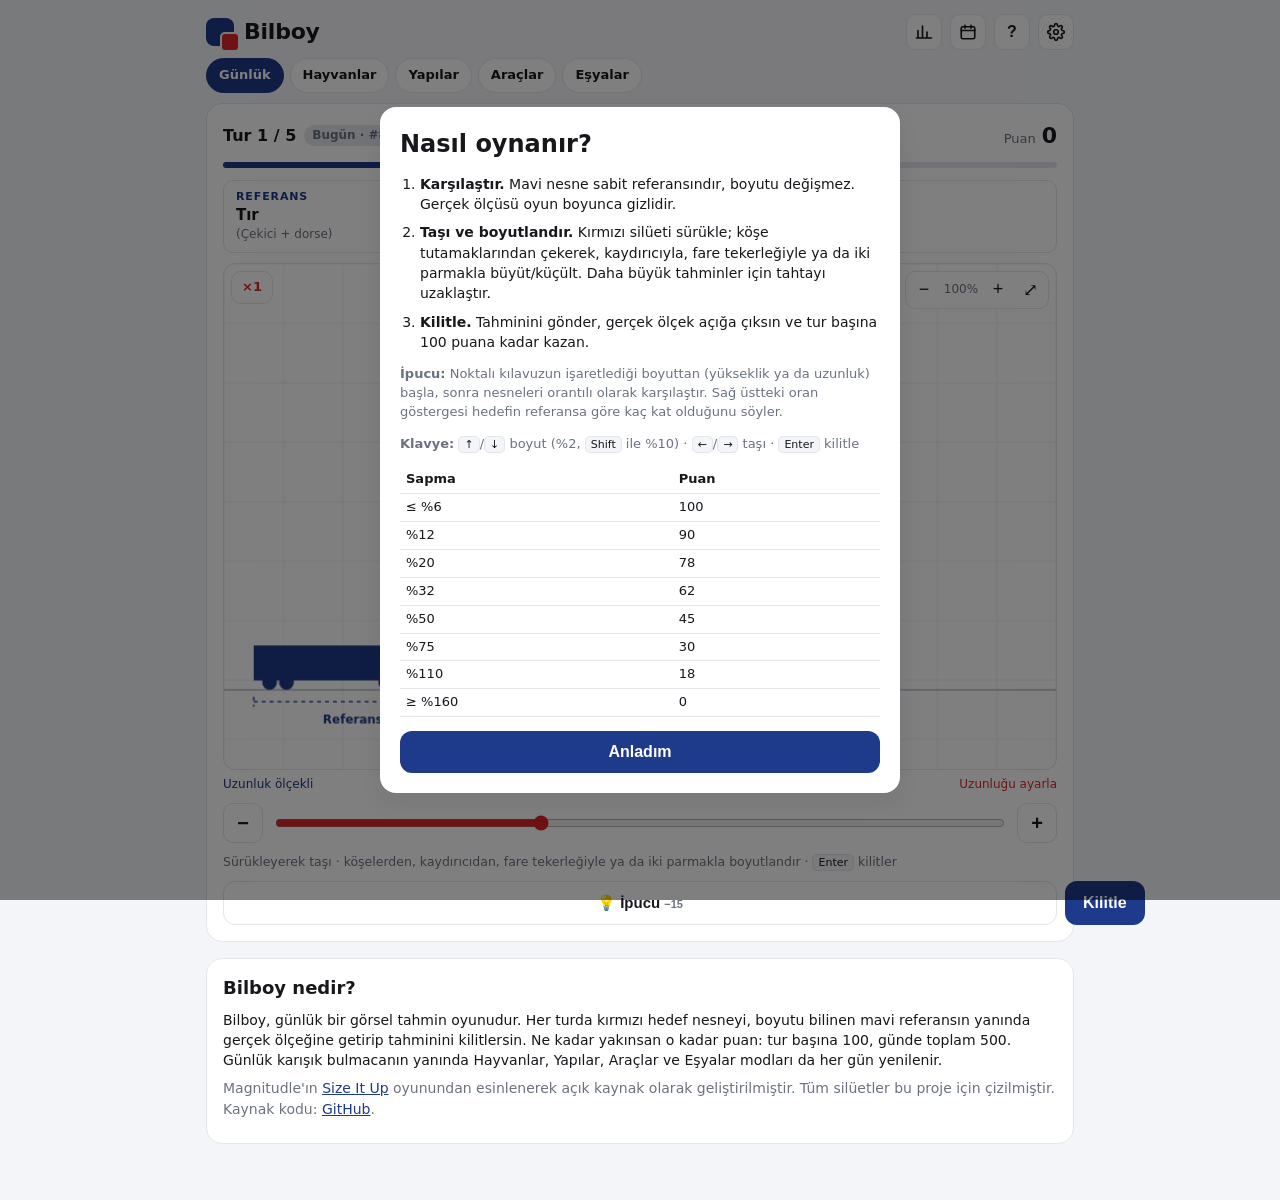
==== commit cad2303c: "İpucu sistemi, ayarlar (tema/ses/titreşim), ses efektleri, görsel paylaşım kartı Co-Authored-By: Cla" ====
--- a/index.html
+++ b/index.html
@@ -28,6 +28,9 @@
         <svg viewBox="0 0 24 24" width="18" height="18" fill="none" stroke="currentColor" stroke-width="2.2" stroke-linecap="round" stroke-linejoin="round"><rect x="3" y="5" width="18" height="16" rx="2"/><path d="M3 10h18M8 3v4M16 3v4"/></svg>
       </button>
       <button id="btn-help" class="icon-btn" title="Nasıl oynanır?" aria-label="Nasıl oynanır?">?</button>
+      <button id="btn-settings" class="icon-btn" title="Ayarlar" aria-label="Ayarlar">
+        <svg viewBox="0 0 24 24" width="18" height="18" fill="none" stroke="currentColor" stroke-width="2.2" stroke-linecap="round" stroke-linejoin="round"><circle cx="12" cy="12" r="3"/><path d="M19.4 15a1.7 1.7 0 0 0 .3 1.8l.1.1a2 2 0 1 1-2.8 2.8l-.1-.1a1.7 1.7 0 0 0-1.8-.3 1.7 1.7 0 0 0-1 1.5V21a2 2 0 1 1-4 0v-.1a1.7 1.7 0 0 0-1.1-1.5 1.7 1.7 0 0 0-1.8.3l-.1.1a2 2 0 1 1-2.8-2.8l.1-.1a1.7 1.7 0 0 0 .3-1.8 1.7 1.7 0 0 0-1.5-1H3a2 2 0 1 1 0-4h.1a1.7 1.7 0 0 0 1.5-1.1 1.7 1.7 0 0 0-.3-1.8l-.1-.1a2 2 0 1 1 2.8-2.8l.1.1a1.7 1.7 0 0 0 1.8.3H9a1.7 1.7 0 0 0 1-1.5V3a2 2 0 1 1 4 0v.1a1.7 1.7 0 0 0 1 1.5 1.7 1.7 0 0 0 1.8-.3l.1-.1a2 2 0 1 1 2.8 2.8l-.1.1a1.7 1.7 0 0 0-.3 1.8V9a1.7 1.7 0 0 0 1.5 1H21a2 2 0 1 1 0 4h-.1a1.7 1.7 0 0 0-1.5 1z"/></svg>
+      </button>
     </div>
   </header>
 
@@ -55,6 +58,7 @@
           <span class="tag">Referans</span>
           <strong id="ref-name">—</strong>
           <small id="ref-sub"></small>
+          <small id="ref-hint" class="hint-val hidden"></small>
         </div>
         <div class="name target">
           <span class="tag">Hedef</span>
@@ -86,7 +90,10 @@
           <button id="size-up" class="fine-btn" title="Büyüt (↑)" aria-label="Büyüt">+</button>
         </div>
         <p class="hint">Sürükleyerek taşı · köşelerden, kaydırıcıdan, fare tekerleğiyle ya da iki parmakla boyutlandır · <kbd>Enter</kbd> kilitler</p>
-        <button id="btn-lock" class="primary">Kilitle</button>
+        <div class="lock-row">
+          <button id="btn-hint" class="ghost hint-btn" title="Referansın gerçek ölçüsünü gösterir; bu turdan 15 puan düşer">💡 İpucu <span class="cost">−15</span></button>
+          <button id="btn-lock" class="primary">Kilitle</button>
+        </div>
       </div>
 
       <div class="result hidden" id="result">
@@ -126,6 +133,7 @@
       <div id="final-badges" class="badges-earned hidden"></div>
       <div class="final-actions">
         <button id="btn-share" class="primary">Paylaş</button>
+        <button id="btn-share-img" class="ghost">Görsel kart</button>
         <button id="btn-challenge" class="ghost">Meydan oku</button>
       </div>
       <div class="final-actions">
@@ -187,6 +195,28 @@
     </div>
   </div>
 
+  <div id="settings" class="modal hidden" role="dialog" aria-modal="true">
+    <div class="modal-box">
+      <div class="modal-head"><h2>Ayarlar</h2><button class="icon-btn modal-close" data-close="settings" aria-label="Kapat">×</button></div>
+      <div class="setting">
+        <span>Tema</span>
+        <div class="seg" id="theme-seg">
+          <button data-theme="">Otomatik</button><button data-theme="light">Açık</button><button data-theme="dark">Koyu</button>
+        </div>
+      </div>
+      <div class="setting">
+        <span>Ses efektleri</span>
+        <div class="seg" id="sound-seg"><button data-sound="1">Açık</button><button data-sound="0">Kapalı</button></div>
+      </div>
+      <div class="setting">
+        <span>Titreşim (mobil)</span>
+        <div class="seg" id="vibe-seg"><button data-vibe="1">Açık</button><button data-vibe="0">Kapalı</button></div>
+      </div>
+      <p class="note">Veriler yalnızca bu tarayıcıda saklanır.</p>
+      <button id="btn-reset" class="ghost danger">Tüm verileri sıfırla</button>
+    </div>
+  </div>
+
   <canvas id="confetti" class="confetti" aria-hidden="true"></canvas>
   <div id="toast" class="toast hidden"></div>
 
--- a/style.css
+++ b/style.css
@@ -32,6 +32,22 @@
     --shadow: 0 10px 30px rgba(0, 0, 0, 0.35);
   }
 }
+:root[data-theme="dark"] {
+    --bg: #0f1117;
+    --card: #181b23;
+    --text: #eef0f5;
+    --muted: #9aa1ae;
+    --line: #2a2e3a;
+    --ref: #60a5fa;
+    --target: #f87171;
+    --correct: #4ade80;
+    --warn: #fbbf24;
+    --accent: #60a5fa;
+    --accent-text: #0f1117;
+    --grid: #1f2330;
+    --ground: #3a4052;
+    --shadow: 0 10px 30px rgba(0, 0, 0, 0.35);
+}
 
 * { box-sizing: border-box; }
 html, body { margin: 0; }
@@ -290,3 +306,18 @@
   font-size: 14px; font-weight: 600; z-index: 30; box-shadow: var(--shadow); animation: rise 0.25s ease-out;
   max-width: calc(100vw - 32px);
 }
+
+/* ---- ayarlar ---- */
+.setting { display: flex; justify-content: space-between; align-items: center; gap: 10px; padding: 10px 0; border-bottom: 1px solid var(--line); font-size: 14px; }
+.seg { display: inline-flex; border: 1px solid var(--line); border-radius: 10px; overflow: hidden; }
+.seg button { border: 0; background: transparent; color: var(--text); padding: 7px 12px; font-size: 13px; cursor: pointer; }
+.seg button + button { border-left: 1px solid var(--line); }
+.seg button.on { background: var(--accent); color: var(--accent-text); }
+button.danger { color: var(--target); border-color: color-mix(in srgb, var(--target) 50%, var(--line)); margin-top: 12px; }
+
+/* ---- ipucu ---- */
+.lock-row { display: flex; gap: 8px; }
+.hint-btn { width: auto; flex: 0 0 auto; white-space: nowrap; padding: 12px 14px; }
+.hint-btn .cost { font-size: 11px; color: var(--muted); }
+.hint-btn:disabled { opacity: 0.5; cursor: not-allowed; }
+.hint-val { color: var(--ref); font-weight: 700; }
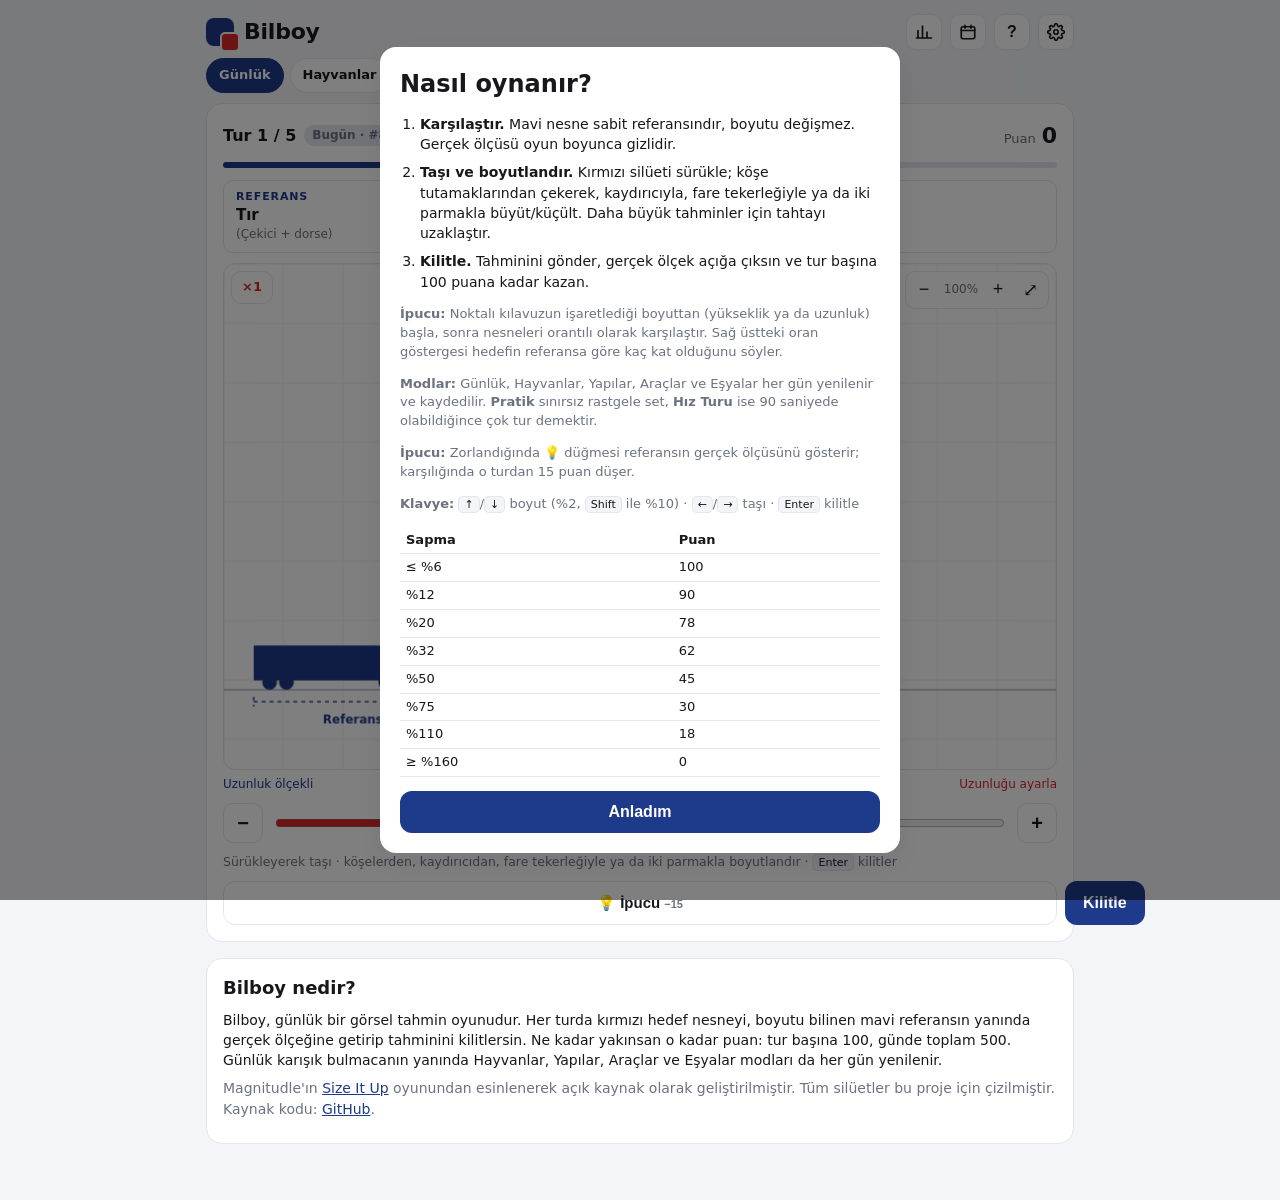
==== commit 8c1e49bd: "Hız Turu modu, pratik/hız çipleri, og:image, erişilebilirlik iyileştirmeleri Co-Authored-By: Claude " ====
--- a/index.html
+++ b/index.html
@@ -9,6 +9,9 @@
   <meta name="theme-color" content="#0f1117" media="(prefers-color-scheme: dark)" />
   <meta property="og:title" content="Bilboy — Günlük Boyut Tahmin Oyunu" />
   <meta property="og:description" content="Gözün ölçeği ne kadar iyi biliyor? Her gün 5 karşılaştırma, 500 puan." />
+  <meta property="og:image" content="https://xkudcobi.github.io/bilboy/icons/og.png" />
+  <meta property="og:type" content="website" />
+  <meta name="twitter:card" content="summary_large_image" />
   <link rel="manifest" href="manifest.webmanifest" />
   <link rel="icon" href="icons/icon-192.png" type="image/png" />
   <link rel="apple-touch-icon" href="icons/icon-192.png" />
@@ -96,7 +99,7 @@
         </div>
       </div>
 
-      <div class="result hidden" id="result">
+      <div class="result hidden" id="result" aria-live="polite">
         <div class="result-grid">
           <div>
             <span class="k">Senin cevabın</span>
@@ -131,6 +134,8 @@
       <p id="final-compare" class="compare hidden"></p>
       <ol id="final-rounds" class="final-rounds"></ol>
       <div id="final-badges" class="badges-earned hidden"></div>
+      <h3 class="ladder-title">Günün nesneleri, küçükten büyüğe</h3>
+      <div id="ladder" class="ladder"></div>
       <div class="final-actions">
         <button id="btn-share" class="primary">Paylaş</button>
         <button id="btn-share-img" class="ghost">Görsel kart</button>
@@ -160,6 +165,8 @@
         <li><b>Kilitle.</b> Tahminini gönder, gerçek ölçek açığa çıksın ve tur başına 100 puana kadar kazan.</li>
       </ol>
       <p class="tip"><b>İpucu:</b> Noktalı kılavuzun işaretlediği boyuttan (yükseklik ya da uzunluk) başla, sonra nesneleri orantılı olarak karşılaştır. Sağ üstteki oran göstergesi hedefin referansa göre kaç kat olduğunu söyler.</p>
+      <p class="tip"><b>Modlar:</b> Günlük, Hayvanlar, Yapılar, Araçlar ve Eşyalar her gün yenilenir ve kaydedilir. <b>Pratik</b> sınırsız rastgele set, <b>Hız Turu</b> ise 90 saniyede olabildiğince çok tur demektir.</p>
+      <p class="tip"><b>İpucu:</b> Zorlandığında 💡 düğmesi referansın gerçek ölçüsünü gösterir; karşılığında o turdan 15 puan düşer.</p>
       <p class="tip"><b>Klavye:</b> <kbd>↑</kbd>/<kbd>↓</kbd> boyut (%2, <kbd>Shift</kbd> ile %10) · <kbd>←</kbd>/<kbd>→</kbd> taşı · <kbd>Enter</kbd> kilitle</p>
       <table class="scoring">
         <tr><th>Sapma</th><th>Puan</th></tr>
--- a/style.css
+++ b/style.css
@@ -101,6 +101,8 @@
   display: inline-flex; align-items: center; gap: 6px; white-space: nowrap;
 }
 .mode.active { background: var(--accent); color: var(--accent-text); border-color: var(--accent); }
+.mode-btn { cursor: pointer; font-family: inherit; }
+:focus-visible { outline: 2px solid var(--accent); outline-offset: 2px; }
 .mode-done {
   font-size: 11px; padding: 1px 6px; border-radius: 999px; background: var(--correct); color: #fff;
 }
@@ -321,3 +323,19 @@
 .hint-btn .cost { font-size: 11px; color: var(--muted); }
 .hint-btn:disabled { opacity: 0.5; cursor: not-allowed; }
 .hint-val { color: var(--ref); font-weight: 700; }
+
+/* ---- ölçek merdiveni ---- */
+.ladder-title { font-size: 12px; color: var(--muted); text-transform: uppercase; letter-spacing: 0.06em; margin: 14px 0 6px; }
+.ladder { display: flex; flex-wrap: wrap; justify-content: center; gap: 6px; }
+.ladder-item {
+  width: 76px; display: flex; flex-direction: column; align-items: center; gap: 3px;
+  border: 1px solid var(--line); border-radius: 10px; padding: 6px 4px;
+}
+.ladder-item svg { width: 56px; height: 56px; }
+.ladder-item.ref svg { fill: var(--ref); }
+.ladder-item.target svg { fill: var(--target); }
+.ladder-item b { font-size: 10.5px; line-height: 1.2; text-align: center; overflow: hidden; display: -webkit-box; -webkit-line-clamp: 2; -webkit-box-orient: vertical; }
+.ladder-item small { font-size: 10.5px; color: var(--muted); }
+
+.pill.urgent { background: var(--target); color: #fff; animation: pulse 0.5s infinite alternate; }
+@keyframes pulse { from { opacity: 1; } to { opacity: 0.6; } }
